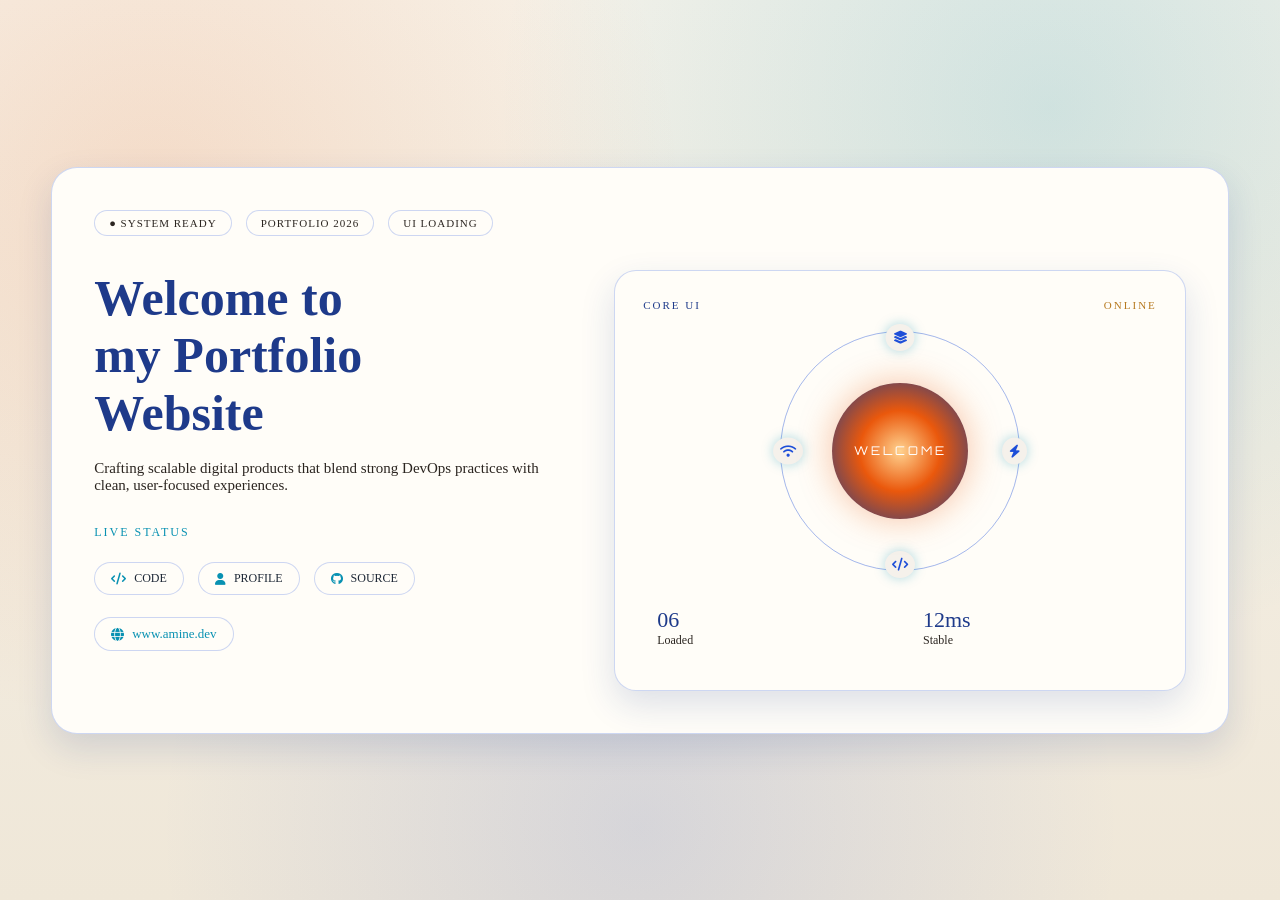
==== index.html @ 2001fa9e "Deploy portfolio 2026 site" ====
<!DOCTYPE html>
<html lang="en">
<head>
<meta charset="UTF-8">
<meta name="viewport" content="width=device-width, initial-scale=1.0">
<title>Abhishek's Portfolio</title>

<link rel="stylesheet" href="style.css">
<link rel="stylesheet" href="https://cdnjs.cloudflare.com/ajax/libs/font-awesome/6.5.0/css/all.min.css">

<!-- Fonts similar to original -->
<link href="https://fonts.googleapis.com/css2?family=Inter:wght@300;400;500;600&family=Orbitron:wght@500&display=swap" rel="stylesheet">
</head>

<body>

<div id="intro">
<div class="main">
    <div class="card">

        <!-- TOP TAGS -->
        <div class="top-tags">
            <span class="dot">● SYSTEM READY</span>
            <span>PORTFOLIO 2026</span>
            <span>UI LOADING</span>
        </div>

        <div class="content">

            <!-- LEFT -->
            <div class="left">
                <h1>
                    Welcome to <br>
                    my Portfolio <br>
                    Website
                </h1>

                <p class="desc">
                    Crafting scalable digital products that blend strong DevOps
                    practices with clean, user-focused experiences.
                </p>

                <div class="live-line">
                    <span>LIVE STATUS</span>
                </div>

                <div class="buttons">
                    <div class="btn"><i class="fa-solid fa-code"></i> CODE</div>
                    <div class="btn"><i class="fa-solid fa-user"></i> PROFILE</div>
                    <div class="btn"><i class="fa-brands fa-github"></i> SOURCE</div>
                </div>

                <!-- WEBSITE LINK (LEFT / UNDER ICONS) -->
                <div class="site-link">
                    <i class="fa-solid fa-globe"></i>
                    www.amine.dev
                </div>
            </div>

            <!-- RIGHT -->
            <div class="right">

                <div class="right-head">
                    <span>CORE UI</span>
                    <span class="online">ONLINE</span>
                </div>

                <div class="orbit-box">
                    <div class="orbit">
                        <i class="fa-solid fa-layer-group i1"></i>
                        <i class="fa-solid fa-bolt i2"></i>
                        <i class="fa-solid fa-code i3"></i>
                        <i class="fa-solid fa-wifi i4"></i>
                    </div>

                    <div class="core">
                        <span>WELCOME</span>
                    </div>
                </div>

                <div class="stats">
                    <div>
                        <h4>06</h4>
                        <p>Loaded</p>
                    </div>
                    <div>
                        <h4>12ms</h4>
                        <p>Stable</p>
                    </div>
                </div>

            </div>

        </div>
    </div>
</div>
</div>


<div id="real-site" style="display: none;">
    <header>
        <div class="div-list ">
            <ul class="ul-list">
                <li class="active">
                    <i class="fa-solid fa-circle-user"></i>
                    <a href="#home">Home</a>
                </li>
                <li>
                    <i class="fa-regular fa-address-card"></i>
                    <a href="#about">About</a>
                </li>
                <li>
                    <i class="fa-regular fa-folder-open"></i>
                    <a href="#project">Projects</a>
                </li>
                <li>
                    <i class="fa-solid fa-code"></i>
                    <a href="#service">Skills</a>
                </li>
                <li>
                    <i class="fa-solid fa-certificate"></i>
                    <a href="#certification">Achievement</a>
                </li>
                <li>
                    <i class="fa-solid fa-laptop-code"></i>
                    <a href="#training">Training</a>
                </li>
                <li>
                    <i class="fa-solid fa-book"></i>
                    <a href="#education">Education</a>
                </li>
                <li>
                    <i class="fa-regular fa-envelope"></i>
                    <a href="#contact">Contact</a>
                </li>
            </ul>
        </div>
    </header>
    <!-- home -->
    <section class="home" id="home">
        <div class="home-container">
        <div class="home-section">
            <div class="info-home">
                    <h1>Hi, I'm Abhishek Dixit</h1>
                <h3>DevOps &amp; Cloud Engineer</h3>
                <div class="info-p">
                         <p>I build secure, scalable cloud systems that help teams deliver faster.</p>
                </div>
                <div class="info-p2">
                    <p><i class="fa-solid fa-location-dot"></i> Bulandshahr, Uttar Pradesh, India</p>
                    <p><i class="fa-solid fa-briefcase"></i> Available Now</p>
                </div>
                <div class="btnn">
                    <a class="btn-home1" href="#contact"><i class="fa-solid fa-arrow-right"></i> Hire Me</a>
                    <a class="btn-home2" href="images/Abhishek_Dixit_CV_2026.pdf" download="Abhishek_Dixit_CV_2026.pdf"><i class="fa-solid fa-download"></i> Download CV</a>
                </div>
                <div class="hhr">
                    <hr>
                </div>
                <div class="follow">
                    <p class="followw">Follow me:</p>
                    <ul>
                        <li><a href="#"><i class="fa-brands fa-github"></i></a></li>
                        <li><a href="#"><i class="fa-brands fa-discord"></i></a></li>
                        <li><a href="#"><a href="#"><i class="fa-brands fa-linkedin"></i></a></li>
                        <li><a href="#"><i class="fa-brands fa-instagram"></i></a></li>
                    </ul>
                </div>
            </div>
          </div>
                    <img class="hero-portrait" src="images/profile.jpg" alt="Abhishek Dixit portrait">
        </div>
    </section>
    <!-- fine home  -->
         <section class="about reveal" id="about">
        <div class="about-info">
            <div class="img-about">
                <img src="images/profile2.jpg" alt="Abhishek profile thumbnail">
            </div>
            <div class="info-text">
                <h5>@Abhishek</h5>
                <p>DevOps &amp; Cloud Engineer</p>
            </div>
        </div>
        <h3>ABOUT ME</h3>
        <div class="about-info2">
            <div class="about-text">
                <p>Hi! I'm Abhishek Dixit, a DevOps and Cloud enthusiast focused on building reliable, secure, and scalable systems.</p>
                <p>I am pursuing a B.Tech in Computer Science and Engineering and have hands-on experience with CI/CD pipelines, Docker, Kubernetes, and Infrastructure as Code using Terraform and Ansible.</p>
                <p>I have worked on projects like a CI/CD-based end-to-end DevOps pipeline and a healthcare simulation system in C++, where I applied strong problem-solving and system design skills.</p>
                <p>I am eager to work on real-world projects where I can learn continuously, support teams, and deliver meaningful results.</p>
            </div>
            <div class="photo-container">
                <img src="images/profile2.jpg" alt="Abhishek portrait">
                <span class="tape tape1"></span>
                <span class="tape tape2"></span>
            </div>
        </div>
    </section>
     <section class="project  reveal" id="project">
        <h1>Featured Work</h1>
        <hr>
        <div class="info-pro">
            <p>Projects focused on DevOps automation, cloud deployment, and reliable system design.</p>
            <p>Including an end-to-end CI/CD pipeline and a healthcare simulation project in C++.</p>
        </div>
        <div class="projects-container">

    <div class="project-card">
            <img src="images/FoodHub.png" alt="FoodHub project">
            <h3>End-to-End CI/CD Pipeline</h3>
            <p>Automated build, test, and deployment workflow to deliver updates faster and more reliably.</p>
      <div class="skills">
                <a href="#">Jenkins</a>
                <a href="#">GitLab CI</a>
                <a href="#">Docker</a>
      </div>
      <div class="btns">
        <a href="https://github.com/AbhishekDixitt18/Zomato-devops-pipeline.git" class="btn"><i class="fab fa-github"></i> GitHub</a>
                <a href="#" class="btn"><i class="fas fa-external-link-alt"></i> Details</a>
      </div>
    </div>

    <div class="project-card">
            <img src="images/Mental-Health.png" alt="Mental Health project">
            <h3>Healthcare Simulation System</h3>
            <p>Built a healthcare workflow simulation in C++ to model system behavior and improve logic design.</p>
      <div class="skills">
                <a href="#">C++</a>
                <a href="#">System Design</a>
                <a href="#">Problem Solving</a>
      </div>
      <div class="btns">
        <a href="https://github.com/AbhishekDixitt18/Mental_Health_Checkup_Stimulator.git" class="btn"><i class="fab fa-github"></i> GitHub</a>
                <a href="#" class="btn"><i class="fas fa-external-link-alt"></i> Details</a>
      </div>
    </div>

    <div class="project-card">
            <img src="images/rollback.png" alt="Cloud Infrastructure Automation">
            <h3>Cloud Infrastructure Automation</h3>
            <p>Provisioned and managed cloud resources with Infrastructure as Code for consistent deployments.</p>
      <div class="skills">
                <a href="#">Terraform</a>
                <a href="#">Ansible</a>
                <a href="#">AWS</a>
      </div>
      <div class="btns">
        <a href="https://github.com/AbhishekDixitt18/deployment-rollback-project.git" class="btn"><i class="fab fa-github"></i> GitHub</a>
                <a href="#" class="btn"><i class="fas fa-external-link-alt"></i> Details</a>
      </div>
    </div>

  </div>
     </section>
     <!-- Services Section -->
        <section id="service" class="section services reveal">
            <h1>Skills Summary</h1>
            <hr>
            <div class="skills-float skills-float-left" aria-hidden="true">
                <span class="skill-bubble docker"><i class="fa-brands fa-docker"></i></span>
                <span class="skill-bubble git"><i class="fa-brands fa-git-alt"></i></span>
                <span class="skill-bubble linux"><i class="fa-brands fa-linux"></i></span>
                <span class="skill-bubble branch"><i class="fa-solid fa-code-branch"></i></span>
                <span class="skill-bubble python"><i class="fa-brands fa-python"></i></span>
                <span class="skill-bubble docker"><i class="fa-brands fa-docker"></i></span>
                <span class="skill-bubble node"><i class="fa-brands fa-node-js"></i></span>
                <span class="skill-bubble database"><i class="fa-solid fa-database"></i></span>
            </div>
            <div class="skills-float skills-float-right" aria-hidden="true">
                <span class="skill-bubble aws"><i class="fa-brands fa-aws"></i></span>
                <span class="skill-bubble terraform"><i class="fa-solid fa-layer-group"></i></span>
                <span class="skill-bubble ansible"><i class="fa-solid fa-gears"></i></span>
                <span class="skill-bubble kubernetes"><i class="fa-solid fa-cubes"></i></span>
                <span class="skill-bubble node"><i class="fa-brands fa-node-js"></i></span>
                <span class="skill-bubble aws"><i class="fa-brands fa-aws"></i></span>
                <span class="skill-bubble git"><i class="fa-brands fa-git-alt"></i></span>
                <span class="skill-bubble cloud"><i class="fa-solid fa-cloud"></i></span>
            </div>
            <div class="container">
                <div class="services-content">
                    <div class="services-grid">
                        <div class="service-card">
                            <div class="service-icon">
                                <i class="fas fa-code"></i>
                            </div>
                            <h3>CI/CD Pipeline Automation</h3>
                            <p>I design end-to-end CI/CD workflows with Jenkins and GitLab CI to automate build, test, and deployment stages for faster and reliable releases.</p>
                            <div class="service-features">
                                <span>Jenkins</span>
                                <span>GitLab CI</span>
                                <span>Automated Releases</span>
                            </div>
                        </div>
                        <div class="service-card">
                            <div class="service-icon">
                                <i class="fas fa-mobile-alt"></i>
                            </div>
                            <h3>Cloud Infrastructure</h3>
                            <p>I manage scalable multi-environment infrastructure using Infrastructure as Code and cloud-ready practices for development, testing, and production systems.</p>
                            <div class="service-features">
                                <span>Terraform</span>
                                <span>Ansible</span>
                                <span>Environment Management</span>
                            </div>
                        </div>
                        <div class="service-card">
                            <div class="service-icon">
                                <i class="fas fa-palette"></i>
                            </div>
                            <h3>Container Orchestration</h3>
                            <p>I containerize applications and orchestrate services with Kubernetes to improve portability, deployment consistency, and operational scalability.</p>
                            <div class="service-features">
                                <span>Docker</span>
                                <span>Kubernetes</span>
                                <span>Scalable Deployments</span>
                            </div>
                        </div>
                        <div class="service-card">
                            <div class="service-icon">
                                <i class="fas fa-rocket"></i>
                            </div>
                            <h3>Monitoring & Reliability</h3>
                            <p>I improve uptime with proactive monitoring, alerting, and health checks to detect incidents early and maintain stable production performance.</p>
                            <div class="service-features">
                                <span>Prometheus</span>
                                <span>Grafana</span>
                                <span>Health Verification</span>
                            </div>
                        </div>
                        <div class="service-card">
                            <div class="service-icon">
                                <i class="fas fa-shopping-cart"></i>
                            </div>
                            <h3>Deployment Rollback Systems</h3>
                            <p>I build rollback-capable deployment pipelines that support version tracking and incident recovery, minimizing downtime during faulty releases.</p>
                            <div class="service-features">
                                <span>Version Control</span>
                                <span>Rollback Recovery</span>
                                <span>Incident Logging</span>
                            </div>
                        </div>
                        <div class="service-card">
                            <div class="service-icon">
                                <i class="fas fa-cogs"></i>
                            </div>
                            <h3>Backend & Scripting</h3>
                            <p>I develop backend utilities and automation scripts for real-world systems using C++, C, Python, Node.js, MySQL, and Linux tooling.</p>
                            <div class="service-features">
                                <span>C++/Python/Node.js</span>
                                <span>MySQL & Git</span>
                                <span>Linux Automation</span>
                            </div>
                        </div>
                    </div>
                </div>
            </div>
        </section>
        <section id="certification" class="section services reveal">
            <h1>Certifications</h1>
            <hr>
            <div class="container">
                <div class="services-content">
                    <div class="services-grid">
                        <a class="service-card cert-card" href="https://www.cipherschools.com/certificate/preview?id=686b65848d00310527027a03" target="_blank" rel="noopener noreferrer" aria-label="Open Git and GitHub certificate">
                            <img class="cert-preview" src="images/certificate-1.png" alt="Git and GitHub certificate preview">
                            <h3>Git and GitHub</h3>
                            <p>Completed certification focused on version control fundamentals, repository workflows, and collaborative development using Git and GitHub.</p>
                            <div class="service-features">
                                <span>Cipher Schools</span>
                                <span>Git Workflows</span>
                                <span>Version Control</span>
                            </div>
                        </a>
                        <a class="service-card cert-card" href="https://catalog-education.oracle.com/pls/certview/sharebadge?id=D4EA745165F7420F0BD9FD22F68C38D2867E7B5A429D34E4A7015DD1B1272A6D" target="_blank" rel="noopener noreferrer" aria-label="Open AI Foundation Associate certificate">
                            <img class="cert-preview" src="images/certificate-2.png" alt="AI Foundation Associate certificate preview">
                            <h3>AI Foundation Associate</h3>
                            <p>Earned the AI Foundation Associate certification, validated and certified by Oracle.</p>
                            <div class="service-features">
                                <span>Oracle Certified</span>
                                <span>AI Foundation</span>
                                <span>Associate Level</span>
                            </div>
                        </a>
                        <a class="service-card cert-card" href="https://learn.microsoft.com/en-us/users/abhishekdixit-8827/achievements/b6zh2qed" target="_blank" rel="noopener noreferrer" aria-label="Open Microsoft Azure Fundamentals certificate">
                            <img class="cert-preview" src="images/certificate-3.png" alt="Microsoft Azure Fundamentals certificate preview">
                            <h3>Microsoft Azure Fundamentals</h3>
                            <p>Completed foundational Azure learning covering cloud concepts, core Azure services, and practical cloud platform understanding.</p>
                            <div class="service-features">
                                <span>Microsoft Learnings</span>
                                <span>Azure Basics</span>
                                <span>Cloud Concepts</span>
                            </div>
                        </a>
                    </div>
                </div>
            </div>
        </section>
        <section id="training" class="section services reveal">
            <h1>Training</h1>
            <hr>
            <div class="container">
                <div class="services-content">
                    <div class="services-grid">
                        <a class="service-card cert-card" href="https://www.cipherschools.com/certificate/preview?id=6899d981bb24d5537ef2d620" target="_blank" rel="noopener noreferrer" aria-label="Open Backend Development Practice certificate">
                            <img class="cert-preview" src="images/certificate-4.png" alt="Backend Development Practice certificate preview">
                            <div class="service-icon">
                                <i class="fas fa-laptop-code"></i>
                            </div>
                            <h3>Backend Development Practice</h3>
                            <p>Practical training through C++ and automation-focused projects to strengthen logic building and system implementation.</p>
                            <div class="service-features">
                                <span>C++</span>
                                <span>Problem Solving</span>
                                <span>Automation Mindset</span>
                            </div>
                        </a>
                    </div>
                </div>
            </div>
        </section>
        <section id="education" class="section services reveal">
            <h1>Educational Journey</h1>
            <hr>
            <div class="container">
                <div class="services-content">
                    <div class="services-grid">
                        <div class="service-card">
                            <div class="service-icon">
                                <i class="fas fa-graduation-cap"></i>
                            </div>
                            <h3>Bachelor of Technology</h3>
                            <p>Computer Science and Engineering from Lovely Professional University</p>
                            <div class="service-features">
                                <span>Aug 2023 - Present</span>
                                <span>Phagwara, Punjab</span>
                                <span>CGPA: 7.03</span>
                            </div>
                        </div>
                        <div class="service-card">
                            <div class="service-icon">
                                <i class="fas fa-book"></i>
                            </div>
                            <h3>Intermediate</h3>
                            <p>Senior Secondary Education from Khalsa Mont. Sr. Sec. School</p>
                            <div class="service-features">
                                <span>Apr 2022 - Mar 2023</span>
                                <span>Bulandshahr, Uttar Pradesh</span>
                                <span>Percentage: 66.4%</span>
                            </div>
                        </div>
                        <div class="service-card">
                            <div class="service-icon">
                                <i class="fas fa-certificate"></i>
                            </div>
                            <h3>Matriculation</h3>
                            <p>Secondary Education from Khalsa Mont. Sr. Sec. School</p>
                            <div class="service-features">
                                <span>Apr 2020 - Mar 2021</span>
                                <span>Bulandshahr, Uttar Pradesh</span>
                                <span>Percentage: 88%</span>
                            </div>
                        </div>
                    </div>
                </div>
            </div>
        </section>
         <section id="contact" class="section reveal">
            <div class="container">
                <h2 class="section-title">Get In Touch</h2>
                <div class="contact-content">
                    <div class="contact-info slide-in-left">
                        <p>Let's collaborate! I am open to DevOps, cloud, and backend opportunities where I can build reliable and scalable systems.</p>
                        <div class="contact-details">
                            <div class="contact-item">
                                <svg width="20" height="20" viewBox="0 0 24 24" fill="currentColor">
                                    <path d="M20 4H4c-1.1 0-1.99.9-1.99 2L2 18c0 1.1.9 2 2 2h16c1.1 0 2-.9 2-2V6c0-1.1-.9-2-2-2zm0 4l-8 5-8-5V6l8 5 8-5v2z"/>
                                </svg>
                                <span>sharmaabhidixit@gmail.com</span>
                            </div>
                            <div class="contact-item">
                                <svg width="20" height="20" viewBox="0 0 24 24" fill="currentColor">
                                    <path d="M6.62 10.79c1.44 2.83 3.76 5.15 6.59 6.59l2.2-2.2c.27-.27.67-.36 1.02-.24 1.12.37 2.33.57 3.57.57.55 0 1 .45 1 1V20c0 .55-.45 1-1 1-9.39 0-17-7.61-17-17 0-.55.45-1 1-1h3.5c.55 0 1 .45 1 1 0 1.25.2 2.45.57 3.57.11.35.03.74-.25 1.02l-2.2 2.2z"/>
                                </svg>
                                <span>+91 8868070970</span>
                            </div>
                            <div class="contact-item">
                                <svg width="20" height="20" viewBox="0 0 24 24" fill="currentColor">
                                    <path d="M12 2C8.13 2 5 5.13 5 9c0 5.25 7 13 7 13s7-7.75 7-13c0-3.87-3.13-7-7-7zm0 9.5c-1.38 0-2.5-1.12-2.5-2.5s1.12-2.5 2.5-2.5 2.5 1.12 2.5 2.5-1.12 2.5-2.5 2.5z"/>
                                </svg>
                                <span>Bulandshahr, Uttar Pradesh, India</span>
                            </div>
                        </div>
                        <div class="social-links">
                            <a href="https://github.com/AbhishekDixitt18" class="social-link" aria-label="GitHub" target="_blank">
                                <svg width="24" height="24" viewBox="0 0 24 24" fill="currentColor">
                                    <path d="M12 0c-6.626 0-12 5.373-12 12 0 5.302 3.438 9.8 8.207 11.387.599.111.793-.261.793-.577v-2.234c-3.338.726-4.033-1.416-4.033-1.416-.546-1.387-1.333-1.756-1.333-1.756-1.089-.745.083-.729.083-.729 1.205.084 1.839 1.237 1.839 1.237 1.07 1.834 2.807 1.304 3.492.997.107-.775.418-1.305.762-1.604-2.665-.305-5.467-1.334-5.467-5.931 0-1.311.469-2.381 1.236-3.221-.124-.303-.535-1.524.117-3.176 0 0 1.008-.322 3.301 1.23.957-.266 1.983-.399 3.003-.404 1.02.005 2.047.138 3.006.404 2.291-1.552 3.297-1.23 3.297-1.23.653 1.653.242 2.874.118 3.176.77.84 1.235 1.911 1.235 3.221 0 4.609-2.807 5.624-5.479 5.921.43.372.823 1.102.823 2.222v3.293c0 .319.192.694.801.576 4.765-1.589 8.199-6.086 8.199-11.386 0-6.627-5.373-12-12-12z"/>
                                </svg>
                            </a>
                            <a href="https://www.linkedin.com/in/abhishek-dixitt-/" class="social-link" aria-label="LinkedIn" target="_blank">
                                <svg width="24" height="24" viewBox="0 0 24 24" fill="currentColor">
                                    <path d="M20.447 20.452h-3.554v-5.569c0-1.328-.027-3.037-1.852-3.037-1.853 0-2.136 1.445-2.136 2.939v5.667H9.351V9h3.414v1.561h.046c.477-.9 1.637-1.85 3.37-1.85 3.601 0 4.267 2.37 4.267 5.455v6.286zM5.337 7.433c-1.144 0-2.063-.926-2.063-2.065 0-1.138.92-2.063 2.063-2.063 1.14 0 2.064.925 2.064 2.063 0 1.139-.925 2.065-2.064 2.065zm1.782 13.019H3.555V9h3.564v11.452zM22.225 0H1.771C.792 0 0 .774 0 1.729v20.542C0 23.227.792 24 1.771 24h20.451C23.2 24 24 23.227 24 22.271V1.729C24 .774 23.2 0 22.222 0h.003z"/>
                                </svg>
                            </a>
                            <a href="https://wa.me/918868070970" class="social-link" aria-label="WhatsApp" target="_blank">
                                <svg width="24" height="24" viewBox="0 0 24 24" fill="currentColor">
                                    <path d="M17.472 14.382c-.297-.149-1.758-.867-2.03-.967-.273-.099-.471-.148-.67.15-.197.297-.767.966-.94 1.164-.173.199-.347.223-.644.075-.297-.15-1.255-.463-2.39-1.475-.883-.788-1.48-1.761-1.653-2.059-.173-.297-.018-.458.13-.606.134-.133.298-.347.446-.52.149-.174.198-.298.298-.497.099-.198.05-.371-.025-.52-.075-.149-.669-1.612-.916-2.207-.242-.579-.487-.5-.669-.51-.173-.008-.371-.01-.57-.01-.198 0-.52.074-.792.372-.272.297-1.04 1.016-1.04 2.479 0 1.462 1.065 2.875 1.213 3.074.149.198 2.096 3.2 5.077 4.487.709.306 1.262.489 1.694.625.712.227 1.36.195 1.871.118.571-.085 1.758-.719 2.006-1.413.248-.694.248-1.289.173-1.413-.074-.124-.272-.198-.57-.347m-5.421 7.403h-.004a9.87 9.87 0 01-5.031-1.378l-.361-.214-3.741.982.998-3.648-.235-.374a9.86 9.86 0 01-1.51-5.26c.001-5.45 4.436-9.884 9.888-9.884 2.64 0 5.122 1.03 6.988 2.898a9.825 9.825 0 012.893 6.994c-.003 5.45-4.437 9.884-9.885 9.884m8.413-18.297A11.815 11.815 0 0012.05 0C5.495 0 .16 5.335.157 11.892c0 2.096.547 4.142 1.588 5.945L.057 24l6.305-1.654a11.882 11.882 0 005.683 1.448h.005c6.554 0 11.89-5.335 11.893-11.893A11.821 11.821 0 0020.885 3.488"/>
                                </svg>
                            </a>
                        </div>
                    </div>
                    <div class="contact-form slide-in-right">
                        <form id="contact-form">
                            <div class="form-group">
                                <input type="text" placeholder="Your Name" required name="user_name">
                            </div>
                            <div class="form-group">
                                <input type="email" placeholder="Your Email" required name="user_email">
                            </div>
                            <div class="form-group">
                                <textarea name="message" placeholder="Your Message" rows="5" required></textarea>
                            </div>
                            <button type="submit" class="btn">Send Message</button>
                        </form>
                    </div>
                </div>
            </div>
        </section>

</div>
<script src="script.js"></script>
</body>
</html>
---- style.css ----
* {
    margin: 0;
    padding: 0;
    box-sizing: border-box;
}

body {
    background:
        radial-gradient(circle at 50% 15%, rgba(31, 78, 121, 0.14), transparent 60%),
        radial-gradient(circle at 12% 72%, rgba(183, 121, 31, 0.1), transparent 58%),
        radial-gradient(circle at 88% 85%, rgba(45, 105, 131, 0.12), transparent 60%),
        linear-gradient(180deg, #faf8f3, #f5f1eb);
    color: #2b2520;
    margin: 0;
}

/* MAIN */

#intro {
    height: 100vh;
    display: flex;
    justify-content: center;
    align-items: center;
}


.main {
    width: 92%;
    max-width: 1200px;
}

.card {
    background: rgba(255,255,255,0.05);
    border-radius: 26px;
    padding: 42px;
    backdrop-filter: blur(28px);
    box-shadow: 0 0 90px rgba(31, 78, 121, 0.24);
}

/* TOP TAGS */
.top-tags {
    display: flex;
    gap: 14px;
    margin-bottom: 34px;
}

.top-tags span {
    font-size: 11px;
    padding: 6px 14px;
    border-radius: 20px;
    background: rgba(255,255,255,0.04);
    border: 1px solid rgba(255,255,255,0.15);
    letter-spacing: 1px;
    color: #2b2520;
}

.dot {
    color: #1f4e79;
}

/* CONTENT */
.content {
    display: flex;
    gap: 60px;
}

/* LEFT */
.left h1 {
    font-size: 50px;
    font-weight: 600;
    line-height: 1.15;
    color: #2b2520;
}

.desc {
    margin: 18px 0 28px;
    font-size: 15px;
    color: #4f463d;
    max-width: 460px;
}

.live-line {
    margin-bottom: 22px;
}

.live-line span {
    font-size: 12px;
    letter-spacing: 2px;
    color: #1f4e79;
}

/* BUTTONS */
.buttons {
    display: flex;
    gap: 14px;
}

.btn {
    font-size: 12px;
    padding: 8px 16px;
    border-radius: 22px;
    background: rgba(255,255,255,0.04);
    border: 1px solid rgba(255,255,255,0.15);
    display: flex;
    align-items: center;
    gap: 8px;
    cursor: pointer;
    transition: .3s;
}

.btn i {
    color: #1f4e79;
}

.btn:hover {
    background: rgba(31, 78, 121, 0.12);
    box-shadow: 0 0 16px rgba(31, 78, 121, 0.3);
}

/* SITE LINK (LEFT) */
.site-link {
    margin-top: 22px;
    font-size: 13px;
    display: inline-flex;
    align-items: center;
    gap: 8px;
    padding: 8px 16px;
    border-radius: 30px;
    background: rgba(255,255,255,0.04);
    border: 1px solid rgba(255,255,255,0.15);
    color: #1f4e79;
}

/* RIGHT CARD */
.right {
    flex: 1;
    background: linear-gradient(180deg, rgba(239, 235, 227, 0.95), rgba(247, 244, 238, 0.98));
    border-radius: 22px;
    padding: 28px;
    box-shadow: inset 0 0 40px rgba(31, 78, 121, 0.08);
    position: relative;
}

/* RIGHT HEADER */
.right-head {
    display: flex;
    justify-content: space-between;
    font-size: 11px;
    letter-spacing: 2px;
    color: #554b41;
    margin-bottom: 20px;
}

.online {
    color: #b7791f;
}

/* ORBIT */
.orbit-box {
    width: 240px;
    height: 240px;
    margin: auto;
    position: relative;
}

.orbit {
    position: absolute;
    inset: 0;
    border-radius: 50%;
    border: 1px solid rgba(31, 78, 121, 0.35);
    animation: spin 16s linear infinite;
}

.orbit i {
    position: absolute;
    background: #f5f1eb;
    color: #1f4e79;
    padding: 7px;
    border-radius: 50%;
    box-shadow: 0 0 14px rgba(31, 78, 121, 0.4);
    font-size: 13px;
}

.i1 { top: -8px; left: 50%; transform: translateX(-50%); }
.i2 { right: -8px; top: 50%; transform: translateY(-50%); }
.i3 { bottom: -8px; left: 50%; transform: translateX(-50%); }
.i4 { left: -8px; top: 50%; transform: translateY(-50%); }

/* CENTER */
.core {
    position: absolute;
    inset: 52px;
    border-radius: 50%;
    background: radial-gradient(circle, #f0cf8f, #1f4e79);
    display: flex;
    align-items: center;
    justify-content: center;
    box-shadow: 0 0 36px rgba(31, 78, 121, 0.45);
}

.core span {
    font-family: 'Orbitron', sans-serif;
    font-size: 12px;
    letter-spacing: 3px;
    color: #ffffff;
}

/* STATS */
.stats {
    display: flex;
    gap: 18px;
    margin-top: 22px;
}

.stats div {
    flex: 1;
    padding: 14px;
    background: rgba(255,255,255,0.04);
    border-radius: 14px;
    text-align: left;
}

.stats h4 {
    font-size: 22px;
    font-weight: 500;
    color: #2b2520;
}

.stats p {
    font-size: 12px;
    color: #2f2923;
}

@keyframes spin {
    from { transform: rotate(0deg); }
    to { transform: rotate(360deg); }
}

.fade-in {
    opacity: 0;
    transform: translateY(25px);
    animation: fadeInUp 0.8s ease forwards;
}

@keyframes fadeInUp {
    to {
        opacity: 1;
        transform: translateY(0);
    }
}

.smooth-out {
    animation: smoothOut 1.2s ease forwards;
}

@keyframes smoothOut {
    from {
        opacity: 1;
        transform: scale(1);
        filter: blur(0);
    }
    to {
        opacity: 0;
        transform: scale(1.1);
        filter: blur(25px);
    }
}

/* ===== ANIMATION TYPES ===== */

/* من فوق */
.from-top {
    opacity: 0;
    transform: translateY(-40px);
    animation: fromTop 0.8s ease forwards;
}
@keyframes fromTop {
    to { opacity: 1; transform: translateY(0); }
}

/* من اليسار */
.from-left {
    opacity: 0;
    transform: translateX(-40px);
    animation: fromLeft 0.8s ease forwards;
}
@keyframes fromLeft {
    to { opacity: 1; transform: translateX(0); }
}

/* من اليمين */
.from-right {
    opacity: 0;
    transform: translateX(40px);
    animation: fromRight 0.8s ease forwards;
}
@keyframes fromRight {
    to { opacity: 1; transform: translateX(0); }
}

/* من تحت */
.from-bottom {
    opacity: 0;
    transform: translateY(40px);
    animation: fromBottom 0.8s ease forwards;
}
@keyframes fromBottom {
    to { opacity: 1; transform: translateY(0); }
}

/* زووم */
.zoom-in {
    opacity: 0;
    transform: scale(0.8);
    animation: zoomIn 0.8s ease forwards;
}
@keyframes zoomIn {
    to { opacity: 1; transform: scale(1); }
}

/* ===== TYPEWRITER ===== */
.typewriter {
    border-right: 2px solid #1f4e79;
    white-space: nowrap;
    overflow: hidden;
}
.from-top {
    opacity: 0;
    transform: translateY(-40px);
    animation: fromTop 0.8s ease forwards;
}
.from-left {
    opacity: 0;
    transform: translateX(-40px);
    animation: fromLeft 0.8s ease forwards;
}
.from-right {
    opacity: 0;
    transform: translateX(40px);
    animation: fromRight 0.8s ease forwards;
}
.from-bottom {
    opacity: 0;
    transform: translateY(40px);
    animation: fromBottom 0.8s ease forwards;
}
.zoom-in {
    opacity: 0;
    transform: scale(0.85);
    animation: zoomIn 0.8s ease forwards;
}

@keyframes fromTop { to { opacity:1; transform:translateY(0);} }
@keyframes fromLeft { to { opacity:1; transform:translateX(0);} }
@keyframes fromRight { to { opacity:1; transform:translateX(0);} }
@keyframes fromBottom { to { opacity:1; transform:translateY(0);} }
@keyframes zoomIn { to { opacity:1; transform:scale(1);} }


/* ===== END TYPEWRITER ===== */


header {
  position: fixed;
    top: 0;
  left: 0;
  width: 100%;
    padding: 10px 0;
    z-index: 2000;
}

#real-site {
    opacity: 0;
    transition: opacity 0.9s ease;
}

#real-site.site-ready {
    opacity: 1;
}

#real-site .home-p,
#real-site .info-home > *,
#real-site .hero-portrait {
    opacity: 0;
}

#real-site.site-ready .home-p {
    animation: revealHomeText 0.8s ease 0.2s forwards;
}

#real-site.site-ready .info-home > *:nth-child(1) {
    animation: revealHomeText 0.85s ease 0.3s forwards;
}

#real-site.site-ready .info-home > *:nth-child(2) {
    animation: revealHomeText 0.85s ease 0.42s forwards;
}

#real-site.site-ready .info-home > *:nth-child(3) {
    animation: revealHomeText 0.85s ease 0.54s forwards;
}

#real-site.site-ready .info-home > *:nth-child(4) {
    animation: revealHomeText 0.85s ease 0.66s forwards;
}

#real-site.site-ready .info-home > *:nth-child(5) {
    animation: revealHomeText 0.85s ease 0.78s forwards;
}

#real-site.site-ready .info-home > *:nth-child(6) {
    animation: revealHomeText 0.85s ease 0.9s forwards;
}

#real-site.site-ready .hero-portrait {
    animation: revealPortrait 1.05s cubic-bezier(0.22, 1, 0.36, 1) 0.45s forwards, floatPortrait 6s ease-in-out 1.6s infinite;
}

@keyframes revealHomeText {
    from {
        opacity: 0;
        transform: translateY(26px);
    }
    to {
        opacity: 1;
        transform: translateY(0);
    }
}

@keyframes revealPortrait {
    from {
        opacity: 0;
        transform: translateX(30px) scale(0.96);
        filter: blur(10px);
    }
    to {
        opacity: 1;
        transform: translateX(0) scale(1);
        filter: blur(0);
    }
}

@keyframes floatPortrait {
    0%,
    100% {
        transform: translateY(0);
    }
    50% {
        transform: translateY(-8px);
    }
}

/* Container */
.header-list {
  margin: 15px 20px;
}

/* Menu Box */
.div-list {
  display: flex;
  align-items: center;
  justify-content: center;
    padding: 0;
}

/* UL */
.ul-list {
  list-style: none;
  display: flex;
  gap: 3rem;
  padding: 12px 28px;
  border-radius: 30px;

    /* GRADIENT GLASS */
        background: linear-gradient(90deg, rgba(244, 239, 230, 0.96), rgba(233, 225, 210, 0.96), rgba(244, 239, 230, 0.96));
  backdrop-filter: blur(12px);
        border: 1px solid rgba(31, 78, 121, 0.22);

        box-shadow: 0 10px 24px rgba(31, 78, 121, 0.14);
}

/* LI */
.ul-list li {
  display: flex;
  align-items: center;
  gap: 6px;
  border-radius: 25px;
  padding: 8px 14px;
  transition: 0.3s ease;
}

/* LINKS */
.ul-list li a {
  font-family: "Montserrat", sans-serif;
  text-decoration: none;
    color: #1f4e79;
  font-size: 14px;
  transition: 0.3s;
}

/* ICONS */
.ul-list li i {
    color: #1f4e79;
}

/* HOVER */
.ul-list li:hover {
        background: linear-gradient(135deg, rgba(31, 78, 121, 0.2), rgba(183, 121, 31, 0.14));
    box-shadow: 0 0 12px rgba(31, 78, 121, 0.24);
}

/* ACTIVE */
.ul-list li.active {
        background: linear-gradient(135deg, #1f4e79, #163a5a);
    box-shadow: 0 0 15px rgba(31, 78, 121, 0.35);
}

.ul-list li.active a,
.ul-list li.active i {
  color: #fff;
}

.home {
  margin: 160px 200px;
  color: #2b2520;
    position: relative;
    isolation: isolate;
}

.home::before,
.home::after {
    content: "";
    position: absolute;
    z-index: -1;
    border-radius: 50%;
    pointer-events: none;
}

.home::before {
    width: 280px;
    height: 280px;
    top: -40px;
    right: 110px;
    background: radial-gradient(circle, rgba(251, 191, 36, 0.20) 0%, rgba(251, 191, 36, 0) 72%);
    filter: blur(10px);
}

.home::after {
    width: 220px;
    height: 220px;
    left: -40px;
    bottom: 40px;
    background: radial-gradient(circle, rgba(31, 78, 121, 0.16) 0%, rgba(31, 78, 121, 0) 74%);
    filter: blur(22px);
}

.home-container {
  display: flex;
    align-items: center;
    justify-content: space-between;
    gap: 3rem;
}

/* Status Badge */
.home-p {
    background: rgba(31, 78, 121, 0.12);
    color: #1f4e79;
  display: inline-block;
  border-radius: 25px;
  padding: 6px 14px;
  margin-bottom: 30px;
  font-size: 14px;
}

.home-s {
  font-weight: bold;
    color: #1f4e79;
}

/* TITLES */
.info-home h1 {
  font-size: 70px;
  font-family: "Raleway", sans-serif;
  margin-bottom: 20px;
    color: #2b2520;
}

.info-home h3 {
  font-size: 40px;
  font-family: "Playfair Display", serif;
  margin-bottom: 20px;
  color: #2a5f8f;
}

/* TEXT */
.info-p {
    color: #2b2520;
  padding-bottom: 20px;
}

.info-p p {
  padding-bottom: 5px;
        font-size: 23px;
        line-height: 1.5;
        font-weight: 500;
}

.info-p2 {
  display: flex;
  gap: 1rem;
    color: #2f2923;
    font-size: 15px;
  padding-bottom: 20px;
}

/* BUTTONS */
.btnn {
  display: flex;
  gap: 1rem;
  padding-bottom: 30px;
}

.btn-home1 {
    background: linear-gradient(135deg, #1f4e79, #163a5a);
  color: #fff;
  border: none;
  border-radius: 12px;
  padding: 12px 18px;
    text-decoration: none;
    display: inline-flex;
    align-items: center;
    gap: 8px;
  cursor: pointer;
  transition: 0.3s;
    box-shadow: 0 0 15px rgba(31, 78, 121, 0.35);
}

.btn-home1:hover {
  transform: translateY(-2px);
    box-shadow: 0 0 25px rgba(31, 78, 121, 0.45);
}

.btn-home2 {
  background: transparent;
    border: 2px solid #1f4e79;
  border-radius: 12px;
  padding: 12px 18px;
    color: #1f4e79;
    text-decoration: none;
    display: inline-flex;
    align-items: center;
    gap: 8px;
  cursor: pointer;
  transition: 0.3s;
}

.btn-home2:hover {
    background: #1f4e79;
  color: #fff;
}

/* HR */
.hhr {
  padding-bottom: 30px;
}

hr {
  width: 90%;
    border: 1px solid rgba(31, 78, 121, 0.3);
}

/* SOCIAL */
.follow {
  display: flex;
  gap: 1rem;
}

.follow ul {
  display: flex;
  gap: 2rem;
  font-size: 20px;
}

.follow ul li {
  list-style: none;
}

.follow ul a {
  text-decoration: none;
  color: #2a5f8f;
  transition: 0.3s;
}

.follow ul a:hover {
  color: #ffffff;
    text-shadow: 0 0 10px #1f4e79;
}

/* IMAGE */
.home .hero-portrait {
        width: clamp(220px, 30vw, 340px);
        aspect-ratio: 1 / 1;
        height: auto;
        max-width: 100%;
    object-fit: cover;
    object-position: center top;
    display: block;
    align-self: center;
    border-radius: 50%;
    box-shadow: 0 0 25px rgba(31, 78, 121, 0.35);
}

/* ===== PROJECT SECTION ===== */
.project {
    margin: 160px 200px;
    display: flex;
    align-items: center;
    justify-content: center;
    flex-direction: column;
    color: #2b2520;
}

.info-pro{
    margin-bottom: 20px;
}

/* TITLE */
.project h1 {
    font-family: "Orbitron", sans-serif;
    padding-bottom: 10px;
    color: #1f4e79;
    letter-spacing: 1px;
}

/* SUB TEXT */
.project p {
    padding-bottom: 20px;
    font-size: 14px;
    color: #2b2520;
}

/* LINE */
.project hr {
    width: 80px;
    height: 3px;
    border: none;
    background: linear-gradient(90deg, #1f4e79, #163a5a);
    margin-bottom: 20px;
    border-radius: 10px;
}

/* INFO TEXT */
.info-pro {
    padding-top: 20px;
    text-align: center;
}

.info-pro p {
    padding-bottom: 10px;
    font-size: 16px;
    line-height: 1.7;
    color: #2f2923;
}

/* PROJECT GRID */
.projects-container {
    display: grid;
    grid-template-columns: repeat(auto-fit, minmax(280px, 1fr));
    gap: 30px;
    max-width: 1100px;
    margin: auto;
}

/* PROJECT CARD */
.project-card {
    background: rgba(255, 255, 255, 0.04);
    border: 1px solid rgba(31, 78, 121, 0.25);
    padding: 22px;
    border-radius: 18px;
    backdrop-filter: blur(12px);
    box-shadow: 0 0 25px rgba(31, 78, 121, 0.15);
    transition: 0.35s ease;
}

/* HOVER EFFECT */
.project-card:hover {
    transform: translateY(-8px) scale(1.02);
    box-shadow: 0 0 35px rgba(31, 78, 121, 0.45);
}

/* IMAGE */
.project-card img {
    width: 100%;
    border-radius: 14px;
    margin-bottom: 15px;
    border: 1px solid rgba(31, 78, 121, 0.25);
}

/* TITLE */
.project-card h3 {
    color: #2a5f8f;
    margin-bottom: 8px;
}

/* TEXT */
.project-card p {
    color: #2b2520;
    font-size: 0.9rem;
    margin-bottom: 15px;
}

/* TAGS */
.project-card .skills a {
    display: inline-block;
    margin: 4px 6px 0 0;
    padding: 6px 12px;
    font-size: 11px;
    border-radius: 20px;
    color: #1f4e79;
    border: 1px solid rgba(31, 78, 121, 0.3);
    background: rgba(31, 78, 121, 0.12);
}

/* BUTTONS */
.project-card .btns {
    display: flex;
    gap: 10px;
    margin-top: 12px;
}

.project-card .btn {
    padding: 8px 14px;
    border-radius: 20px;
    font-size: 13px;
    color: #fff;
    background: linear-gradient(135deg, #1f4e79, #163a5a);
    text-decoration: none;
    transition: 0.3s ease;
}

.project-card .btn:hover {
    box-shadow: 0 0 18px rgba(31, 78, 121, 0.6);
    transform: translateY(-2px);
}

.about {
    margin: 160px 200px;
    font-family: "Poppins", sans-serif;
    color: #2b2520;
}

/* HEADER INFO */
.about-info {
    display: flex;
    gap: 0.8rem;
    margin-bottom: 4rem;
    align-items: center;
}

.img-about img {
    width: 55px;
    border-radius: 50%;
    border: 2px solid rgba(31, 78, 121, 0.6);
    box-shadow: 0 0 12px rgba(31, 78, 121, 0.6);
}

.info-text {
    position: relative;
    bottom: -6px;
}

.info-text p {
    color: #2b2520;
    font-size: 14px;
}

.info-text h5 {
    margin-bottom: 4px;
    color: #2a5f8f;
}

/* TITLE */
.about h3 {
    margin-bottom: 1rem;
    font-size: 28px;
    color: #1f4e79;
    font-family: "Orbitron", sans-serif;
}

/* TEXT */
.about-text p {
    margin-bottom: 1rem;
    font-family: "Montserrat", sans-serif;
    color: #2b2520;
    line-height: 1.7;
}

.about-text span {
    color: #1f4e79;
    font-weight: 600;
}

/* IMAGE SIDE */
.about-info2 {
    display: flex;
    gap: 3rem;
    align-items: center;
}

/* PHOTO CARD */
.photo-container {
    position: relative;
    display: inline-block;
    padding: 12px;
    background: rgba(255, 255, 255, 0.04);
    border-radius: 16px;
    backdrop-filter: blur(12px);
    border: 1px solid rgba(31, 78, 121, 0.25);
    box-shadow: 0 0 25px rgba(31, 78, 121, 0.25);
}

/* PHOTO */
.photo-container img {
    width: 260px;
    border-radius: 12px;
    display: block;
}

/* TAPE EFFECT */
.tape {
    position: absolute;
    width: 90px;
    height: 30px;
    background: linear-gradient(145deg, #12335a, #0a1d36);
    box-shadow:
        inset 0 1px 2px rgba(255,255,255,0.15),
        inset 0 -2px 4px rgba(0,0,0,0.8),
        0 4px 12px rgba(31, 78, 121, 0.4);
    border-radius: 4px;
    opacity: 0.9;
    z-index: 2;
}

.tape::before {
    content: "";
    position: absolute;
    inset: 0;
    background: linear-gradient(
        to right,
        rgba(255,255,255,0.05),
        rgba(255,255,255,0.2),
        rgba(255,255,255,0.05)
    );
}

/* TAPE POSITIONS */
.tape1 {
    top: -18px;
    left: 30px;
    transform: rotate(-10deg);
}

.tape2 {
    bottom: -18px;
    right: 30px;
    transform: rotate(10deg);
}


/* GLOW BACKGROUND */
.services::before {
    content: '';
    position: absolute;
    top: 20%;
    right: -10%;
    width: 420px;
    height: 420px;
    background: radial-gradient(circle, rgba(31, 78, 121, 0.25) 0%, transparent 70%);
    border-radius: 50%;
    filter: blur(120px);
    animation: float 8s ease-in-out infinite;
    z-index: -1;
}

/* CONTAINER */
.services-content {
    max-width: 1300px;
    margin: 0 auto;
}

/* GRID */
.services-grid {
    display: grid;
    grid-template-columns: repeat(auto-fit, minmax(320px, 1fr));
    gap: 2.5rem;
}

/* CARD */
.service-card {
    background: rgba(255, 255, 255, 0.04);
    border: 1px solid rgba(31, 78, 121, 0.25);
    border-radius: 22px;
    padding: 2.5rem;
    text-align: center;
    backdrop-filter: blur(14px);
    transition: 0.4s ease;
    position: relative;
    overflow: hidden;
    box-shadow: 0 0 25px rgba(31, 78, 121, 0.15);
}

.cert-card {
    display: block;
    text-decoration: none;
    color: inherit;
    cursor: pointer;
}

.cert-preview {
    width: 100%;
    height: 190px;
    border-radius: 14px;
    margin-bottom: 1.2rem;
    object-fit: cover;
    border: 1px solid rgba(31, 78, 121, 0.28);
    box-shadow: 0 10px 20px rgba(31, 78, 121, 0.2);
}

/* SHINE EFFECT */
.service-card::before {
    content: '';
    position: absolute;
    top: 0;
    left: -120%;
    width: 120%;
    height: 100%;
    background: linear-gradient(
        90deg,
        transparent,
        rgba(31, 78, 121, 0.25),
        transparent
    );
    transition: 0.6s;
}

.service-card:hover::before {
    left: 120%;
}

/* HOVER */
.service-card:hover {
    transform: translateY(-10px) scale(1.02);
    box-shadow: 0 0 40px rgba(31, 78, 121, 0.5);
}

.cert-card:focus-visible {
    outline: 2px solid #1f4e79;
    outline-offset: 4px;
}

/* ICON */
.service-icon {
    width: 85px;
    height: 85px;
    background: linear-gradient(135deg, #1f4e79, #163a5a);
    border-radius: 50%;
    display: flex;
    align-items: center;
    justify-content: center;
    margin: 0 auto 1.5rem;
    font-size: 2.2rem;
    color: #fff;
    box-shadow: 0 0 25px rgba(31, 78, 121, 0.6);
}

.section-title{
    margin-bottom: 20px;
}

/* TITLE */
.service-card h3 {
    font-size: 1.5rem;
    margin-bottom: 1rem;
    color: #2a5f8f;
}

/* DESCRIPTION */
.service-card p {
    color: #2b2520;
    line-height: 1.6;
    margin-bottom: 1.5rem;
}

/* TAGS */
.service-features {
    display: flex;
    flex-wrap: wrap;
    gap: 0.6rem;
    justify-content: center;
}

.service-features span {
    background: rgba(31, 78, 121, 0.12);
    color: #1f4e79;
    padding: 0.35rem 0.9rem;
    border-radius: 20px;
    font-size: 0.85rem;
    border: 1px solid rgba(31, 78, 121, 0.3);
}
@keyframes float {
    0%, 100% {
        transform: translateY(0);
    }
    50% {
        transform: translateY(-20px);
    }
}

.services {
    margin: 160px 200px;
    display: flex;
    align-items: center;
    justify-content: center;
    flex-direction: column;
    color: #2b2520;
}

.info-pro{
    margin-bottom: 20px;
}

/* TITLE */
.services h1 {
    font-family: "Orbitron", sans-serif;
    padding-bottom: 10px;
    color: #1f4e79;
    letter-spacing: 1px;
}

/* SUB TEXT */
.services p {
    padding-bottom: 20px;
    font-size: 14px;
    color: #2b2520;
}

.services hr {
    width: 80px;
    height: 3px;
    border: none;
    background: linear-gradient(90deg, #1f4e79, #163a5a);
    margin-bottom: 20px;
    border-radius: 10px;
}

/* ================= CONTACT SECTION ================= */

#contact {
  width: 100%;
  padding: 120px 0;
  display: flex;
  justify-content: center;
  align-items: center;
}

/* CONTAINER */
.contact-content {
  width: 100%;
  max-width: 1100px;
  display: grid;
  grid-template-columns: 1fr 1fr;
  gap: 80px;
  margin: auto;
}

/* LEFT SIDE */
.contact-info p {
  color: #2b2520;
  margin-bottom: 30px;
  line-height: 1.8;
}

/* DETAILS */
.contact-details {
  margin-bottom: 30px;
}

.contact-item {
  display: flex;
  align-items: center;
  gap: 15px;
  margin-bottom: 20px;
  color: #2b2520;
}

.contact-item svg {
  color: #1f4e79;
  filter: drop-shadow(0 0 6px rgba(31, 78, 121, 0.6));
}

/* SOCIAL */
.social-links {
  display: flex;
  gap: 20px;
}

.social-link {
  width: 46px;
  height: 46px;
  border-radius: 50%;
  background: rgba(31, 78, 121, 0.12);
  border: 1px solid rgba(31, 78, 121, 0.35);
  display: flex;
  align-items: center;
  justify-content: center;
  color: #2a5f8f;
  transition: 0.3s ease;
}

.social-link:hover {
  transform: scale(1.15);
  color: #fff;
  box-shadow: 0 0 25px rgba(31, 78, 121, 0.6);
}

/* FORM */
.contact-form {
  background: rgba(255, 255, 255, 0.04);
  border: 1px solid rgba(31, 78, 121, 0.25);
  border-radius: 18px;
  padding: 35px;
  backdrop-filter: blur(12px);
  box-shadow: 0 0 30px rgba(31, 78, 121, 0.25);
}

/* INPUTS */
.form-group {
  margin-bottom: 22px;
}

.form-group input,
.form-group textarea {
  width: 100%;
  padding: 15px;
  background: rgba(255, 255, 255, 0.86);
  border: 1px solid rgba(31, 78, 121, 0.3);
  border-radius: 10px;
  color: #2b2520;
  transition: 0.3s;
}

.form-group input::placeholder,
.form-group textarea::placeholder {
    color: #2b2520;
    opacity: 1;
}

.form-group input:focus,
.form-group textarea:focus {
  outline: none;
  border-color: #1f4e79;
  box-shadow: 0 0 12px rgba(31, 78, 121, 0.5);
}

/* ANIMATION PRESETS */
.slide-in-left {
  transform: translateX(-40px);
  opacity: 0;
  transition: all 1.2s ease;
}

.slide-in-right {
  transform: translateX(40px);
  opacity: 0;
  transition: all 1.2s ease;
}

.slide-in-up {
  transform: translateY(40px);
  opacity: 0;
  transition: all 1.2s ease;
}

.glow-genz-button{
    color: #fff;
}

/* RESPONSIVE */
@media (max-width: 900px) {
  .contact-content {
    grid-template-columns: 1fr;
    gap: 50px;
    text-align: center;
  }

  .contact-item {
    justify-content: center;
  }

  .social-links {
    justify-content: center;
  }
}

/* ================= CLASSIC CONTENT-FIRST THEME ================= */
:root {
    --bg-main: #faf8f3;
    --bg-main-alt: #f5f1eb;
    --panel: #f1ece3;
    --panel-soft: #e8dfd1;
    --text-main: #2b2520;
    --text-muted: #2b2520;
    --accent: #1f4e79;
    --accent-strong: #163a5a;
    --border-soft: rgba(31, 78, 121, 0.2);
    --shadow-soft: 0 10px 26px rgba(43, 37, 32, 0.12);
}

body {
    background:
        radial-gradient(circle at 18% 22%, rgba(31, 78, 121, 0.1), transparent 58%),
        radial-gradient(circle at 86% 18%, rgba(183, 121, 31, 0.08), transparent 54%),
        radial-gradient(circle at 50% 88%, rgba(45, 105, 131, 0.08), transparent 60%),
        linear-gradient(180deg, var(--bg-main), var(--bg-main-alt));
    color: var(--text-main);
}

.card,
.right,
.project-card,
.service-card,
.contact-form {
    background: rgba(248, 244, 236, 0.95);
    border: 1px solid var(--border-soft);
    box-shadow: var(--shadow-soft);
}

.top-tags span,
.btn,
.site-link,
.home-p,
.project-card .skills a,
.social-link,
.form-group input,
.form-group textarea {
    border-color: var(--border-soft);
}

.dot,
.live-line span,
.btn i,
.site-link,
.ul-list li i,
.project h1,
.services h1,
.service-card h3,
.contact-item svg,
.project-card h3,
.home-s,
.btn-home2,
.info-home h3 {
    color: var(--accent);
}

.desc,
.info-p,
.info-p2,
.project p,
.info-pro p,
.project-card p,
.service-card p,
.contact-info p,
.contact-item,
.top-tags span,
.stats p {
    color: var(--text-muted);
}

.ul-list {
    background: rgba(245, 240, 231, 0.95);
    border: 1px solid var(--border-soft);
    box-shadow: var(--shadow-soft);
}

.ul-list li a {
    color: #1f4e79;
}

.ul-list li:hover {
    background: rgba(31, 78, 121, 0.14);
    box-shadow: none;
}

.ul-list li.active {
    background: var(--accent-strong);
    box-shadow: none;
}

.home::before,
.home::after {
    opacity: 0.35;
    filter: blur(26px);
}

.btn-home1,
.project-card .btn,
.glow-genz-button {
    background: linear-gradient(135deg, var(--accent), var(--accent-strong));
    box-shadow: 0 8px 18px rgba(31, 78, 121, 0.28);
}

.btn-home2 {
    border-color: var(--accent);
}

.btn-home2:hover {
    background: var(--accent);
}

.project hr,
.services hr {
    background: linear-gradient(90deg, #b7791f, var(--accent));
}

.project-card:hover,
.service-card:hover,
.social-link:hover,
.btn-home1:hover,
.project-card .btn:hover {
    box-shadow: 0 12px 22px rgba(15, 23, 42, 0.45);
}

.contact-item svg {
    filter: none;
}



/* ================= LIGHT MODE THEME ================= */
body.light-mode {
    --bg-main: #f0ebe5;
    --bg-main-alt: #e8e2da;
    --panel: #dcd5ca;
    --panel-soft: #d0c8bb;
    --text-main: #2b2520;
    --text-muted: #2b2520;
    --accent: #1f4e79;
    --accent-strong: #163a5a;
    --border-soft: rgba(31, 78, 121, 0.24);
    --shadow-soft: 0 10px 26px rgba(43, 37, 32, 0.15);
}

body.light-mode .card,
body.light-mode .right,
body.light-mode .project-card,
body.light-mode .service-card,
body.light-mode .contact-form {
    background: rgba(245, 241, 235, 0.95);
    border: 1px solid rgba(31, 78, 121, 0.2);
}

body.light-mode .top-tags span {
    background: rgba(31, 78, 121, 0.08);
    border-color: rgba(31, 78, 121, 0.24);
    color: #1f4e79;
}

body.light-mode .ul-list {
    background: rgba(245, 241, 235, 0.95);
    border: 1px solid rgba(31, 78, 121, 0.2);
}

body.light-mode .ul-list li a {
    color: #1f4e79;
}

body.light-mode .ul-list li:hover {
    background: rgba(31, 78, 121, 0.12);
}

body.light-mode .ul-list li.active {
    background: #1f4e79;
    color: white;
}

body.light-mode .ul-list li.active a {
    color: white;
}

body.light-mode .theme-toggle {
    background: rgba(245, 241, 235, 0.95);
    border-color: #1f4e79;
    color: #1f4e79;
}

body.light-mode .theme-toggle:hover {
    background: rgba(31, 78, 121, 0.12);
    box-shadow: 0 6px 20px rgba(31, 78, 121, 0.24);
}

body.light-mode .left h1 {
    color: #2b2520;
}

body.light-mode .desc {
    color: #2b2520;
}

body.light-mode .btn-home1,
body.light-mode .project-card .btn,
body.light-mode .glow-genz-button {
    background: linear-gradient(135deg, #1f4e79, #163a5a);
    box-shadow: 0 8px 18px rgba(31, 78, 121, 0.24);
}

body.light-mode .home::before,
body.light-mode .home::after {
    opacity: 0.15;
}


/* ================= VIBRANT STANDARD REFRESH ================= */
:root {
    --v-bg: #f7f3ea;
    --v-bg-soft: #efe7d8;
    --v-surface: #fffdf8;
    --v-ink: #1f2937;
    --v-muted: #2b2520;
    --v-primary: #1d4ed8;
    --v-primary-strong: #1e3a8a;
    --v-secondary: #ea580c;
    --v-accent: #0891b2;
    --v-border: rgba(29, 78, 216, 0.22);
    --v-shadow: 0 14px 34px rgba(30, 58, 138, 0.15);
}

body {
    background:
        radial-gradient(circle at 82% 12%, rgba(8, 145, 178, 0.16), transparent 42%),
        radial-gradient(circle at 12% 22%, rgba(234, 88, 12, 0.14), transparent 40%),
        radial-gradient(circle at 50% 92%, rgba(29, 78, 216, 0.12), transparent 46%),
        linear-gradient(180deg, var(--v-bg), var(--v-bg-soft));
    color: var(--v-ink);
}

.ul-list {
    background: rgba(255, 252, 245, 0.92);
    border: 1px solid var(--v-border);
    box-shadow: 0 10px 24px rgba(31, 41, 55, 0.1);
}

.ul-list li a,
.ul-list li i {
    color: var(--v-primary);
}

.ul-list li:hover {
    background: linear-gradient(135deg, rgba(29, 78, 216, 0.18), rgba(8, 145, 178, 0.14));
}

.ul-list li.active {
    background: linear-gradient(135deg, var(--v-primary), var(--v-primary-strong));
}

.top-tags span,
.btn,
.site-link,
.home-p,
.project-card .skills a,
.social-link,
.form-group input,
.form-group textarea {
    border-color: var(--v-border);
}

.left h1,
.info-home h1,
.about h3,
.project h1,
.services h1,
.service-card h3,
.project-card h3,
.section-title {
    color: var(--v-primary-strong);
}

.desc,
.info-p,
.info-p2,
.project p,
.info-pro p,
.project-card p,
.service-card p,
.contact-info p,
.contact-item,
.about-text p,
.services p,
.stats p {
    color: var(--v-muted);
}

.card,
.right,
.project-card,
.service-card,
.contact-form,
.photo-container {
    background: var(--v-surface);
    border: 1px solid var(--v-border);
    box-shadow: var(--v-shadow);
}

.project-card:hover,
.service-card:hover {
    transform: translateY(-8px);
    box-shadow: 0 18px 36px rgba(29, 78, 216, 0.22);
}

.service-icon {
    background: linear-gradient(140deg, var(--v-secondary), var(--v-primary));
    box-shadow: 0 0 22px rgba(234, 88, 12, 0.34);
}

.project-card .btn,
.btn-home1,
.glow-genz-button {
    background: linear-gradient(135deg, var(--v-primary), var(--v-primary-strong));
    color: #ffffff;
    box-shadow: 0 10px 20px rgba(29, 78, 216, 0.28);
}

.btn-home2 {
    border: 2px solid var(--v-secondary);
    color: var(--v-secondary);
}

.btn-home2:hover {
    background: var(--v-secondary);
    color: #ffffff;
}

.project-card .skills a,
.service-features span {
    background: rgba(8, 145, 178, 0.12);
    border: 1px solid rgba(8, 145, 178, 0.32);
    color: #0f4f62;
    font-weight: 500;
}

.service-features span {
    background: rgba(29, 78, 216, 0.1);
    border: 1px solid rgba(29, 78, 216, 0.3);
    color: #1f4e79;
}

.dot,
.live-line span,
.btn i,
.site-link,
.contact-item svg,
.home-s,
.info-home h3 {
    color: var(--v-accent);
}

.project hr,
.services hr,
hr {
    background: linear-gradient(90deg, var(--v-secondary), var(--v-primary));
}

.contact-item svg {
    filter: drop-shadow(0 0 3px rgba(29, 78, 216, 0.3));
}

.social-link {
    background: rgba(29, 78, 216, 0.1);
    color: var(--v-primary);
}

.social-link:hover {
    color: #ffffff;
    box-shadow: 0 0 20px rgba(29, 78, 216, 0.38);
}

.form-group input,
.form-group textarea {
    background: rgba(255, 255, 255, 0.92);
    color: var(--v-ink);
}

.form-group input::placeholder,
.form-group textarea::placeholder {
    color: #2f2923;
}

.right-head,
.stats h4 {
    color: var(--v-primary-strong);
}

/* Intro animation visual boost */
.core {
    background: radial-gradient(circle, #ffd28f, #ea580c 42%, #1e3a8a 100%);
    box-shadow: 0 0 34px rgba(234, 88, 12, 0.36);
}

.orbit {
    border: 1px solid rgba(29, 78, 216, 0.4);
}

.orbit i {
    color: var(--v-primary);
    box-shadow: 0 0 12px rgba(8, 145, 178, 0.34);
}

.home::before {
    background: radial-gradient(circle, rgba(234, 88, 12, 0.22) 0%, rgba(234, 88, 12, 0) 70%);
}

.home::after {
    background: radial-gradient(circle, rgba(29, 78, 216, 0.18) 0%, rgba(29, 78, 216, 0) 72%);
}

@media (max-width: 900px) {
    .home,
    .about,
    .project,
    .services {
        margin: 120px 24px;
    }

    .info-home h1 {
        font-size: 44px;
    }

    .info-home h3 {
        font-size: 28px;
    }
}

/* Certification section custom layout */
#certification .services-grid {
    grid-template-columns: repeat(3, minmax(0, 1fr));
}

@media (max-width: 1100px) {
    #certification .services-grid {
        grid-template-columns: repeat(2, minmax(0, 1fr));
    }
}

@media (max-width: 700px) {
    #certification .services-grid {
        grid-template-columns: 1fr;
    }
}

/* Education section custom layout */
#education .services-grid {
    grid-template-columns: repeat(2, minmax(0, 1fr));
}

#education .services-grid .service-card:nth-child(3) {
    grid-column: 1 / -1;
    max-width: 520px;
    justify-self: center;
}

@media (max-width: 900px) {
    #education .services-grid {
        grid-template-columns: 1fr;
    }

    #education .services-grid .service-card:nth-child(3) {
        grid-column: auto;
        max-width: none;
        justify-self: stretch;
    }
}

.cert-link {
    display: inline-block;
    margin-top: 1rem;
    padding: 0.5rem 1rem;
    border-radius: 999px;
    text-decoration: none;
    font-size: 0.9rem;
    font-weight: 600;
    color: #ffffff;
    background: linear-gradient(135deg, #1d4ed8, #1e3a8a);
    box-shadow: 0 8px 18px rgba(29, 78, 216, 0.28);
    transition: transform 0.2s ease, box-shadow 0.2s ease;
}

.cert-link:hover {
    transform: translateY(-2px);
    box-shadow: 0 12px 22px rgba(29, 78, 216, 0.34);
}

/* Certificate cards readability upgrade */
#certification .cert-card,
#training .cert-card {
    background: rgba(255, 255, 255, 0.98);
    border: 1px solid rgba(29, 78, 216, 0.3);
    box-shadow: 0 16px 32px rgba(30, 58, 138, 0.16);
    padding: 1.25rem 1.25rem 1.8rem;
}

#certification .cert-card:hover,
#training .cert-card:hover {
    transform: translateY(-8px) scale(1.015);
    box-shadow: 0 20px 36px rgba(30, 58, 138, 0.24);
}

#certification .cert-preview,
#training .cert-preview {
    height: 225px;
    object-fit: contain;
    background: #ffffff;
    padding: 10px;
    margin-bottom: 1.4rem;
    border: 1px solid rgba(29, 78, 216, 0.26);
    box-shadow: 0 10px 22px rgba(15, 23, 42, 0.14);
}

#certification .cert-card h3,
#training .cert-card h3 {
    font-size: clamp(1.9rem, 2.2vw, 2.9rem);
    line-height: 1.16;
    margin-bottom: 0.8rem;
    color: #1e3a8a;
}

#certification .cert-card p,
#training .cert-card p {
    font-size: 1.08rem;
    line-height: 1.75;
    color: #1f2937;
    margin-bottom: 1.25rem;
}

#certification .cert-card .service-features span,
#training .cert-card .service-features span {
    font-size: 0.96rem;
    font-weight: 600;
    color: #1e3a8a;
    background: rgba(29, 78, 216, 0.11);
    border: 1px solid rgba(29, 78, 216, 0.36);
}

#training .cert-card .service-icon {
    display: none;
}

#training .services-grid {
    grid-template-columns: minmax(0, 980px);
    justify-content: center;
}

#training .cert-card {
    max-width: 980px;
    margin: 0 auto;
}

#training .cert-preview {
    width: min(100%, 760px);
    margin-left: auto;
    margin-right: auto;
}

@media (max-width: 900px) {
    #certification .cert-preview,
    #training .cert-preview {
        height: 190px;
        padding: 8px;
    }

    #training .services-grid {
        grid-template-columns: 1fr;
    }

    #training .cert-card {
        max-width: none;
    }

    #certification .cert-card h3,
    #training .cert-card h3 {
        font-size: 1.95rem;
    }

    #certification .cert-card p,
    #training .cert-card p {
        font-size: 1rem;
    }
}

/* Creative floating icons around Skills section */
#service {
    position: relative;
    overflow: visible;
}

#service .container {
    position: relative;
    z-index: 2;
}

.skills-float {
    position: absolute;
    top: 120px;
    bottom: 120px;
    display: flex;
    flex-direction: column;
    justify-content: space-between;
    gap: 10px;
    pointer-events: auto;
    z-index: 1;
}

.skills-float-left {
    left: -92px;
}

.skills-float-right {
    right: -92px;
}

.skill-bubble {
    width: 54px;
    height: 54px;
    border-radius: 50%;
    display: inline-flex;
    align-items: center;
    justify-content: center;
    color: #ffffff;
    border: 1px solid rgba(255, 255, 255, 0.3);
    box-shadow: 0 10px 22px rgba(15, 23, 42, 0.22);
    font-size: 1.2rem;
    backdrop-filter: blur(4px);
    animation: bubbleFloat 4.6s ease-in-out infinite;
    transition: transform 0.25s ease, box-shadow 0.25s ease, filter 0.25s ease;
}

.skills-float .skill-bubble:nth-child(2) { animation-delay: 0.4s; }
.skills-float .skill-bubble:nth-child(3) { animation-delay: 0.8s; }
.skills-float .skill-bubble:nth-child(4) { animation-delay: 1.2s; }
.skills-float .skill-bubble:nth-child(5) { animation-delay: 1.6s; }
.skills-float .skill-bubble:nth-child(6) { animation-delay: 2s; }
.skills-float .skill-bubble:nth-child(7) { animation-delay: 2.4s; }
.skills-float .skill-bubble:nth-child(8) { animation-delay: 2.8s; }

.skill-bubble:hover {
    transform: scale(1.08);
    filter: brightness(1.04);
    box-shadow: 0 14px 28px rgba(15, 23, 42, 0.3);
}

.skill-bubble:hover i {
    animation: iconPulse 0.9s ease-in-out infinite alternate;
}

.skill-bubble.docker {
    background: linear-gradient(145deg, #2496ed, #1d4ed8);
}

.skill-bubble.git {
    background: linear-gradient(145deg, #f05032, #ea580c);
}

.skill-bubble.linux {
    background: linear-gradient(145deg, #0f172a, #334155);
}

.skill-bubble.branch {
    background: linear-gradient(145deg, #7c3aed, #4f46e5);
}

.skill-bubble.aws {
    background: linear-gradient(145deg, #ff9900, #ea580c);
}

.skill-bubble.python {
    background: linear-gradient(145deg, #3776ab, #1f4e79);
}

.skill-bubble.node {
    background: linear-gradient(145deg, #339933, #15803d);
}

.skill-bubble.database {
    background: linear-gradient(145deg, #0ea5a6, #0891b2);
}

.skill-bubble.terraform {
    background: linear-gradient(145deg, #7b42bc, #5b21b6);
}

.skill-bubble.ansible {
    background: linear-gradient(145deg, #ef4444, #b91c1c);
}

.skill-bubble.kubernetes {
    background: linear-gradient(145deg, #326ce5, #1d4ed8);
}

.skill-bubble.cloud {
    background: linear-gradient(145deg, #06b6d4, #0ea5a6);
}

@keyframes bubbleFloat {
    0%,
    100% {
        transform: translateY(0) rotate(0deg);
    }
    50% {
        transform: translateY(-14px) rotate(4deg);
    }
}

@keyframes iconPulse {
    from {
        transform: scale(1);
    }
    to {
        transform: scale(1.15);
    }
}

@media (max-width: 1400px) {
    .skills-float-left {
        left: -52px;
    }

    .skills-float-right {
        right: -52px;
    }
}

@media (max-width: 1200px) {
    .skills-float {
        display: none;
    }
}
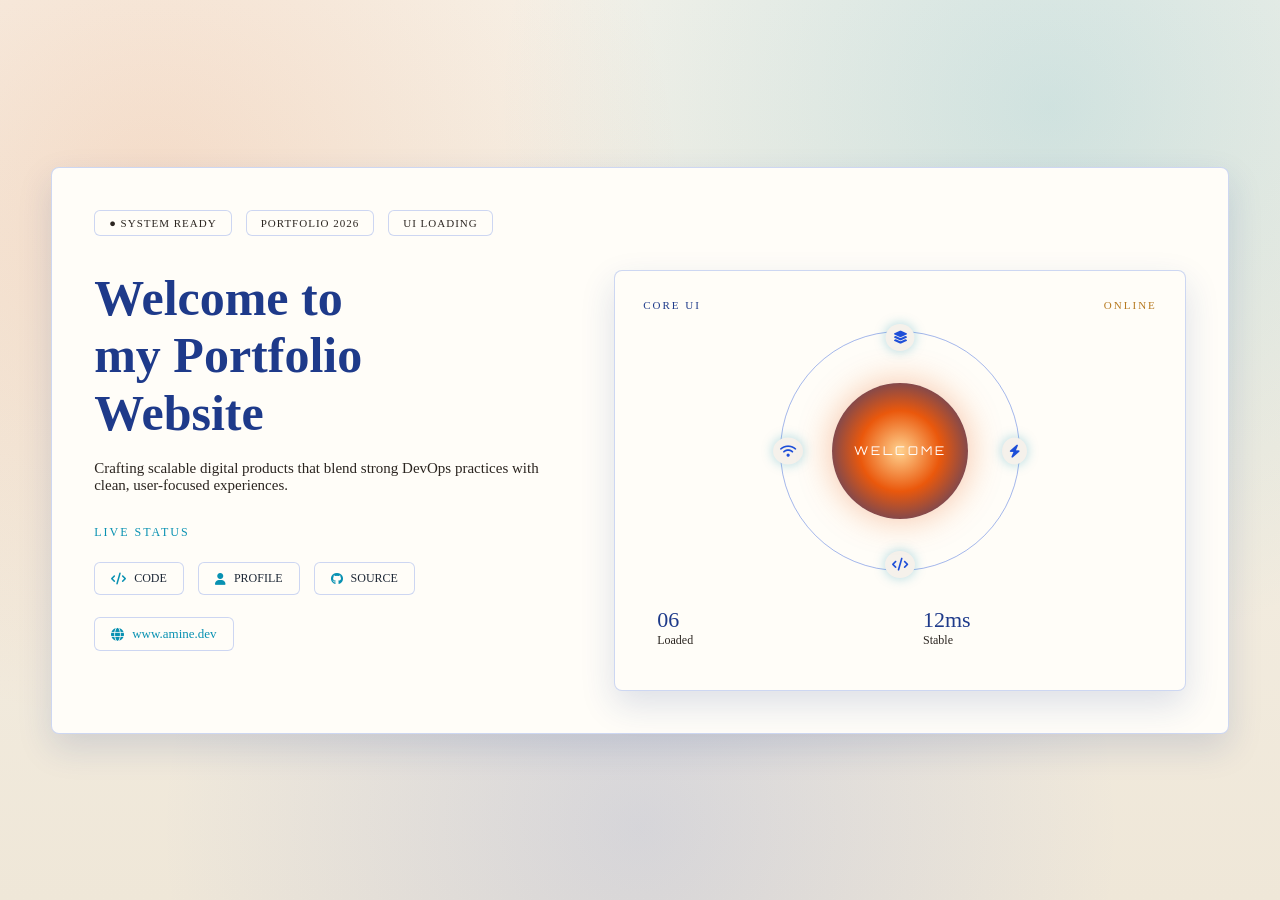
==== commit 9278895d: "updated" ====
--- a/index.html
+++ b/index.html
@@ -122,8 +122,8 @@
                     <a href="#certification">Achievement</a>
                 </li>
                 <li>
-                    <i class="fa-solid fa-laptop-code"></i>
-                    <a href="#training">Training</a>
+                    <i class="fa-solid fa-briefcase"></i>
+                    <a href="#internship">Internship</a>
                 </li>
                 <li>
                     <i class="fa-solid fa-book"></i>
@@ -152,7 +152,7 @@
                 </div>
                 <div class="btnn">
                     <a class="btn-home1" href="#contact"><i class="fa-solid fa-arrow-right"></i> Hire Me</a>
-                    <a class="btn-home2" href="images/Abhishek_Dixit_CV_2026.pdf" download="Abhishek_Dixit_CV_2026.pdf"><i class="fa-solid fa-download"></i> Download CV</a>
+                    <a class="btn-home2" href="images/Abhishek%20Dixit_CV_2026.pdf" download="Abhishek_Dixit_CV_2026.pdf"><i class="fa-solid fa-download"></i> Download CV</a>
                 </div>
                 <div class="hhr">
                     <hr>
@@ -216,8 +216,7 @@
                 <a href="#">Docker</a>
       </div>
       <div class="btns">
-        <a href="https://github.com/AbhishekDixitt18/Zomato-devops-pipeline.git" class="btn"><i class="fab fa-github"></i> GitHub</a>
-                <a href="#" class="btn"><i class="fas fa-external-link-alt"></i> Details</a>
+        <a href="https://github.com/AbhishekDixitt18/Zomato-devops-pipeline.git" class="btn" target="_blank" rel="noopener noreferrer"><i class="fab fa-github"></i> GitHub</a>
       </div>
     </div>
 
@@ -231,8 +230,7 @@
                 <a href="#">Problem Solving</a>
       </div>
       <div class="btns">
-        <a href="https://github.com/AbhishekDixitt18/Mental_Health_Checkup_Stimulator.git" class="btn"><i class="fab fa-github"></i> GitHub</a>
-                <a href="#" class="btn"><i class="fas fa-external-link-alt"></i> Details</a>
+        <a href="https://github.com/AbhishekDixitt18/Mental_Health_Checkup_Stimulator.git" class="btn" target="_blank" rel="noopener noreferrer"><i class="fab fa-github"></i> GitHub</a>
       </div>
     </div>
 
@@ -246,8 +244,7 @@
                 <a href="#">AWS</a>
       </div>
       <div class="btns">
-        <a href="https://github.com/AbhishekDixitt18/deployment-rollback-project.git" class="btn"><i class="fab fa-github"></i> GitHub</a>
-                <a href="#" class="btn"><i class="fas fa-external-link-alt"></i> Details</a>
+        <a href="https://github.com/AbhishekDixitt18/deployment-rollback-project.git" class="btn" target="_blank" rel="noopener noreferrer"><i class="fab fa-github"></i> GitHub</a>
       </div>
     </div>
 
@@ -396,23 +393,21 @@
                 </div>
             </div>
         </section>
-        <section id="training" class="section services reveal">
-            <h1>Training</h1>
+        <section id="internship" class="section services reveal">
+            <h1>Internship</h1>
             <hr>
             <div class="container">
                 <div class="services-content">
                     <div class="services-grid">
-                        <a class="service-card cert-card" href="https://www.cipherschools.com/certificate/preview?id=6899d981bb24d5537ef2d620" target="_blank" rel="noopener noreferrer" aria-label="Open Backend Development Practice certificate">
-                            <img class="cert-preview" src="images/certificate-4.png" alt="Backend Development Practice certificate preview">
-                            <div class="service-icon">
-                                <i class="fas fa-laptop-code"></i>
-                            </div>
-                            <h3>Backend Development Practice</h3>
-                            <p>Practical training through C++ and automation-focused projects to strengthen logic building and system implementation.</p>
-                            <div class="service-features">
-                                <span>C++</span>
-                                <span>Problem Solving</span>
-                                <span>Automation Mindset</span>
+                        <a class="service-card cert-card" href="images/certificate-4.png" target="_blank" rel="noopener noreferrer" aria-label="Open Xebia IT Architects Internship Certificate">
+                            <img class="cert-preview" src="images/certificate-4.png" alt="Xebia IT Architects Internship Certificate of Appreciation">
+                            <h3>Xebia IT Architects</h3>
+                            <p>Successfully completed an intensive 8-week internship with Xebia IT Architects. Demonstrated sincere effort, active participation, continuous learning, and a strong commitment to professional growth and modern software development practices.</p>
+                            <div class="service-features">
+                                <span>Xebia IT Architects</span>
+                                <span>8-Week Internship</span>
+                                <span>Software Development</span>
+                                <span>Professional Growth</span>
                             </div>
                         </a>
                     </div>
@@ -434,7 +429,7 @@
                             <div class="service-features">
                                 <span>Aug 2023 - Present</span>
                                 <span>Phagwara, Punjab</span>
-                                <span>CGPA: 7.03</span>
+                                <span>CGPA: 7.38</span>
                             </div>
                         </div>
                         <div class="service-card">
--- a/style.css
+++ b/style.css
@@ -31,7 +31,7 @@
 
 .card {
     background: rgba(255,255,255,0.05);
-    border-radius: 26px;
+    border-radius: 8px;
     padding: 42px;
     backdrop-filter: blur(28px);
     box-shadow: 0 0 90px rgba(31, 78, 121, 0.24);
@@ -47,7 +47,7 @@
 .top-tags span {
     font-size: 11px;
     padding: 6px 14px;
-    border-radius: 20px;
+    border-radius: 6px;
     background: rgba(255,255,255,0.04);
     border: 1px solid rgba(255,255,255,0.15);
     letter-spacing: 1px;
@@ -98,7 +98,7 @@
 .btn {
     font-size: 12px;
     padding: 8px 16px;
-    border-radius: 22px;
+    border-radius: 6px;
     background: rgba(255,255,255,0.04);
     border: 1px solid rgba(255,255,255,0.15);
     display: flex;
@@ -125,7 +125,7 @@
     align-items: center;
     gap: 8px;
     padding: 8px 16px;
-    border-radius: 30px;
+    border-radius: 6px;
     background: rgba(255,255,255,0.04);
     border: 1px solid rgba(255,255,255,0.15);
     color: #1f4e79;
@@ -135,7 +135,7 @@
 .right {
     flex: 1;
     background: linear-gradient(180deg, rgba(239, 235, 227, 0.95), rgba(247, 244, 238, 0.98));
-    border-radius: 22px;
+    border-radius: 8px;
     padding: 28px;
     box-shadow: inset 0 0 40px rgba(31, 78, 121, 0.08);
     position: relative;
@@ -216,7 +216,7 @@
     flex: 1;
     padding: 14px;
     background: rgba(255,255,255,0.04);
-    border-radius: 14px;
+    border-radius: 6px;
     text-align: left;
 }
 
@@ -469,7 +469,7 @@
   display: flex;
   gap: 3rem;
   padding: 12px 28px;
-  border-radius: 30px;
+  border-radius: 8px;
 
     /* GRADIENT GLASS */
         background: linear-gradient(90deg, rgba(244, 239, 230, 0.96), rgba(233, 225, 210, 0.96), rgba(244, 239, 230, 0.96));
@@ -484,7 +484,7 @@
   display: flex;
   align-items: center;
   gap: 6px;
-  border-radius: 25px;
+  border-radius: 6px;
   padding: 8px 14px;
   transition: 0.3s ease;
 }
@@ -566,7 +566,7 @@
     background: rgba(31, 78, 121, 0.12);
     color: #1f4e79;
   display: inline-block;
-  border-radius: 25px;
+  border-radius: 6px;
   padding: 6px 14px;
   margin-bottom: 30px;
   font-size: 14px;
@@ -624,7 +624,7 @@
     background: linear-gradient(135deg, #1f4e79, #163a5a);
   color: #fff;
   border: none;
-  border-radius: 12px;
+  border-radius: 6px;
   padding: 12px 18px;
     text-decoration: none;
     display: inline-flex;
@@ -643,7 +643,7 @@
 .btn-home2 {
   background: transparent;
     border: 2px solid #1f4e79;
-  border-radius: 12px;
+  border-radius: 6px;
   padding: 12px 18px;
     color: #1f4e79;
     text-decoration: none;
@@ -776,7 +776,7 @@
     background: rgba(255, 255, 255, 0.04);
     border: 1px solid rgba(31, 78, 121, 0.25);
     padding: 22px;
-    border-radius: 18px;
+    border-radius: 8px;
     backdrop-filter: blur(12px);
     box-shadow: 0 0 25px rgba(31, 78, 121, 0.15);
     transition: 0.35s ease;
@@ -784,14 +784,14 @@
 
 /* HOVER EFFECT */
 .project-card:hover {
-    transform: translateY(-8px) scale(1.02);
+    transform: translateY(-8px) scale(1.015);
     box-shadow: 0 0 35px rgba(31, 78, 121, 0.45);
 }
 
 /* IMAGE */
 .project-card img {
     width: 100%;
-    border-radius: 14px;
+    border-radius: 6px;
     margin-bottom: 15px;
     border: 1px solid rgba(31, 78, 121, 0.25);
 }
@@ -815,7 +815,7 @@
     margin: 4px 6px 0 0;
     padding: 6px 12px;
     font-size: 11px;
-    border-radius: 20px;
+    border-radius: 4px;
     color: #1f4e79;
     border: 1px solid rgba(31, 78, 121, 0.3);
     background: rgba(31, 78, 121, 0.12);
@@ -830,7 +830,7 @@
 
 .project-card .btn {
     padding: 8px 14px;
-    border-radius: 20px;
+    border-radius: 6px;
     font-size: 13px;
     color: #fff;
     background: linear-gradient(135deg, #1f4e79, #163a5a);
@@ -913,7 +913,7 @@
     display: inline-block;
     padding: 12px;
     background: rgba(255, 255, 255, 0.04);
-    border-radius: 16px;
+    border-radius: 8px;
     backdrop-filter: blur(12px);
     border: 1px solid rgba(31, 78, 121, 0.25);
     box-shadow: 0 0 25px rgba(31, 78, 121, 0.25);
@@ -922,7 +922,7 @@
 /* PHOTO */
 .photo-container img {
     width: 260px;
-    border-radius: 12px;
+    border-radius: 6px;
     display: block;
 }
 
@@ -999,7 +999,7 @@
 .service-card {
     background: rgba(255, 255, 255, 0.04);
     border: 1px solid rgba(31, 78, 121, 0.25);
-    border-radius: 22px;
+    border-radius: 8px;
     padding: 2.5rem;
     text-align: center;
     backdrop-filter: blur(14px);
@@ -1019,7 +1019,7 @@
 .cert-preview {
     width: 100%;
     height: 190px;
-    border-radius: 14px;
+    border-radius: 6px;
     margin-bottom: 1.2rem;
     object-fit: cover;
     border: 1px solid rgba(31, 78, 121, 0.28);
@@ -1103,7 +1103,7 @@
     background: rgba(31, 78, 121, 0.12);
     color: #1f4e79;
     padding: 0.35rem 0.9rem;
-    border-radius: 20px;
+    border-radius: 4px;
     font-size: 0.85rem;
     border: 1px solid rgba(31, 78, 121, 0.3);
 }
@@ -1227,7 +1227,7 @@
 .contact-form {
   background: rgba(255, 255, 255, 0.04);
   border: 1px solid rgba(31, 78, 121, 0.25);
-  border-radius: 18px;
+  border-radius: 8px;
   padding: 35px;
   backdrop-filter: blur(12px);
   box-shadow: 0 0 30px rgba(31, 78, 121, 0.25);
@@ -1244,7 +1244,7 @@
   padding: 15px;
   background: rgba(255, 255, 255, 0.86);
   border: 1px solid rgba(31, 78, 121, 0.3);
-  border-radius: 10px;
+  border-radius: 6px;
   color: #2b2520;
   transition: 0.3s;
 }
@@ -1253,6 +1253,23 @@
 .form-group textarea::placeholder {
     color: #2b2520;
     opacity: 1;
+}
+
+.form-status-success {
+    margin-top: 15px;
+    padding: 12px 16px;
+    background: rgba(5, 150, 105, 0.12);
+    border: 1px solid rgba(5, 150, 105, 0.38);
+    border-radius: 6px;
+    color: #047857;
+    font-size: 0.92rem;
+    display: none;
+    line-height: 1.5;
+}
+
+.form-status-success i {
+    margin-right: 6px;
+    color: #059669;
 }
 
 .form-group input:focus,
@@ -1783,7 +1800,7 @@
     display: inline-block;
     margin-top: 1rem;
     padding: 0.5rem 1rem;
-    border-radius: 999px;
+    border-radius: 6px;
     text-decoration: none;
     font-size: 0.9rem;
     font-weight: 600;
@@ -1800,7 +1817,7 @@
 
 /* Certificate cards readability upgrade */
 #certification .cert-card,
-#training .cert-card {
+#internship .cert-card {
     background: rgba(255, 255, 255, 0.98);
     border: 1px solid rgba(29, 78, 216, 0.3);
     box-shadow: 0 16px 32px rgba(30, 58, 138, 0.16);
@@ -1808,13 +1825,13 @@
 }
 
 #certification .cert-card:hover,
-#training .cert-card:hover {
+#internship .cert-card:hover {
     transform: translateY(-8px) scale(1.015);
     box-shadow: 0 20px 36px rgba(30, 58, 138, 0.24);
 }
 
 #certification .cert-preview,
-#training .cert-preview {
+#internship .cert-preview {
     height: 225px;
     object-fit: contain;
     background: #ffffff;
@@ -1825,7 +1842,7 @@
 }
 
 #certification .cert-card h3,
-#training .cert-card h3 {
+#internship .cert-card h3 {
     font-size: clamp(1.9rem, 2.2vw, 2.9rem);
     line-height: 1.16;
     margin-bottom: 0.8rem;
@@ -1833,7 +1850,7 @@
 }
 
 #certification .cert-card p,
-#training .cert-card p {
+#internship .cert-card p {
     font-size: 1.08rem;
     line-height: 1.75;
     color: #1f2937;
@@ -1841,7 +1858,7 @@
 }
 
 #certification .cert-card .service-features span,
-#training .cert-card .service-features span {
+#internship .cert-card .service-features span {
     font-size: 0.96rem;
     font-weight: 600;
     color: #1e3a8a;
@@ -1849,21 +1866,21 @@
     border: 1px solid rgba(29, 78, 216, 0.36);
 }
 
-#training .cert-card .service-icon {
+#internship .cert-card .service-icon {
     display: none;
 }
 
-#training .services-grid {
+#internship .services-grid {
     grid-template-columns: minmax(0, 980px);
     justify-content: center;
 }
 
-#training .cert-card {
+#internship .cert-card {
     max-width: 980px;
     margin: 0 auto;
 }
 
-#training .cert-preview {
+#internship .cert-preview {
     width: min(100%, 760px);
     margin-left: auto;
     margin-right: auto;
@@ -1871,26 +1888,26 @@
 
 @media (max-width: 900px) {
     #certification .cert-preview,
-    #training .cert-preview {
+    #internship .cert-preview {
         height: 190px;
         padding: 8px;
     }
 
-    #training .services-grid {
+    #internship .services-grid {
         grid-template-columns: 1fr;
     }
 
-    #training .cert-card {
+    #internship .cert-card {
         max-width: none;
     }
 
     #certification .cert-card h3,
-    #training .cert-card h3 {
+    #internship .cert-card h3 {
         font-size: 1.95rem;
     }
 
     #certification .cert-card p,
-    #training .cert-card p {
+    #internship .cert-card p {
         font-size: 1rem;
     }
 }
@@ -2043,7 +2060,97 @@
     }
 }
 
-
-
-
-
+/* ===================================================
+   MODERN CORNER HOVER EFFECTS FOR CARDS
+   =================================================== */
+
+.project-card,
+.service-card,
+.cert-card,
+.card,
+.contact-form,
+.right {
+    position: relative;
+    border-radius: 8px !important;
+    transition: transform 0.3s cubic-bezier(0.16, 1, 0.3, 1), box-shadow 0.3s cubic-bezier(0.16, 1, 0.3, 1), border-color 0.3s ease;
+}
+
+/* Top-Left Corner Bracket */
+.project-card::before,
+.service-card::before,
+.cert-card::before,
+.card::before,
+.contact-form::before,
+.right::before {
+    content: "";
+    position: absolute;
+    top: 0;
+    left: 0;
+    width: 0;
+    height: 0;
+    border-top: 3px solid #1e3a8a;
+    border-left: 3px solid #1e3a8a;
+    border-top-left-radius: 8px;
+    opacity: 0;
+    transition: width 0.3s cubic-bezier(0.16, 1, 0.3, 1), height 0.3s cubic-bezier(0.16, 1, 0.3, 1), opacity 0.3s ease;
+    pointer-events: none;
+    z-index: 10;
+}
+
+/* Bottom-Right Corner Bracket */
+.project-card::after,
+.service-card::after,
+.cert-card::after,
+.card::after,
+.contact-form::after,
+.right::after {
+    content: "";
+    position: absolute;
+    bottom: 0;
+    right: 0;
+    width: 0;
+    height: 0;
+    border-bottom: 3px solid #1e3a8a;
+    border-right: 3px solid #1e3a8a;
+    border-bottom-right-radius: 8px;
+    opacity: 0;
+    transition: width 0.3s cubic-bezier(0.16, 1, 0.3, 1), height 0.3s cubic-bezier(0.16, 1, 0.3, 1), opacity 0.3s ease;
+    pointer-events: none;
+    z-index: 10;
+}
+
+/* Corner Hover Activation */
+.project-card:hover::before,
+.service-card:hover::before,
+.cert-card:hover::before,
+.card:hover::before,
+.contact-form:hover::before,
+.right:hover::before,
+.project-card:hover::after,
+.service-card:hover::after,
+.cert-card:hover::after,
+.card:hover::after,
+.contact-form:hover::after,
+.right:hover::after {
+    width: 32px;
+    height: 32px;
+    opacity: 1;
+}
+
+/* Corner highlight and subtle glow border transition on hover */
+.project-card:hover,
+.service-card:hover,
+.cert-card:hover,
+.card:hover,
+.contact-form:hover {
+    border-color: rgba(30, 58, 138, 0.45) !important;
+    box-shadow: 0 14px 32px rgba(30, 58, 138, 0.18), 0 0 18px rgba(30, 58, 138, 0.12) !important;
+    background-image: 
+        radial-gradient(circle at top left, rgba(30, 58, 138, 0.08), transparent 80px),
+        radial-gradient(circle at bottom right, rgba(30, 58, 138, 0.08), transparent 80px) !important;
+}
+
+
+
+
+
